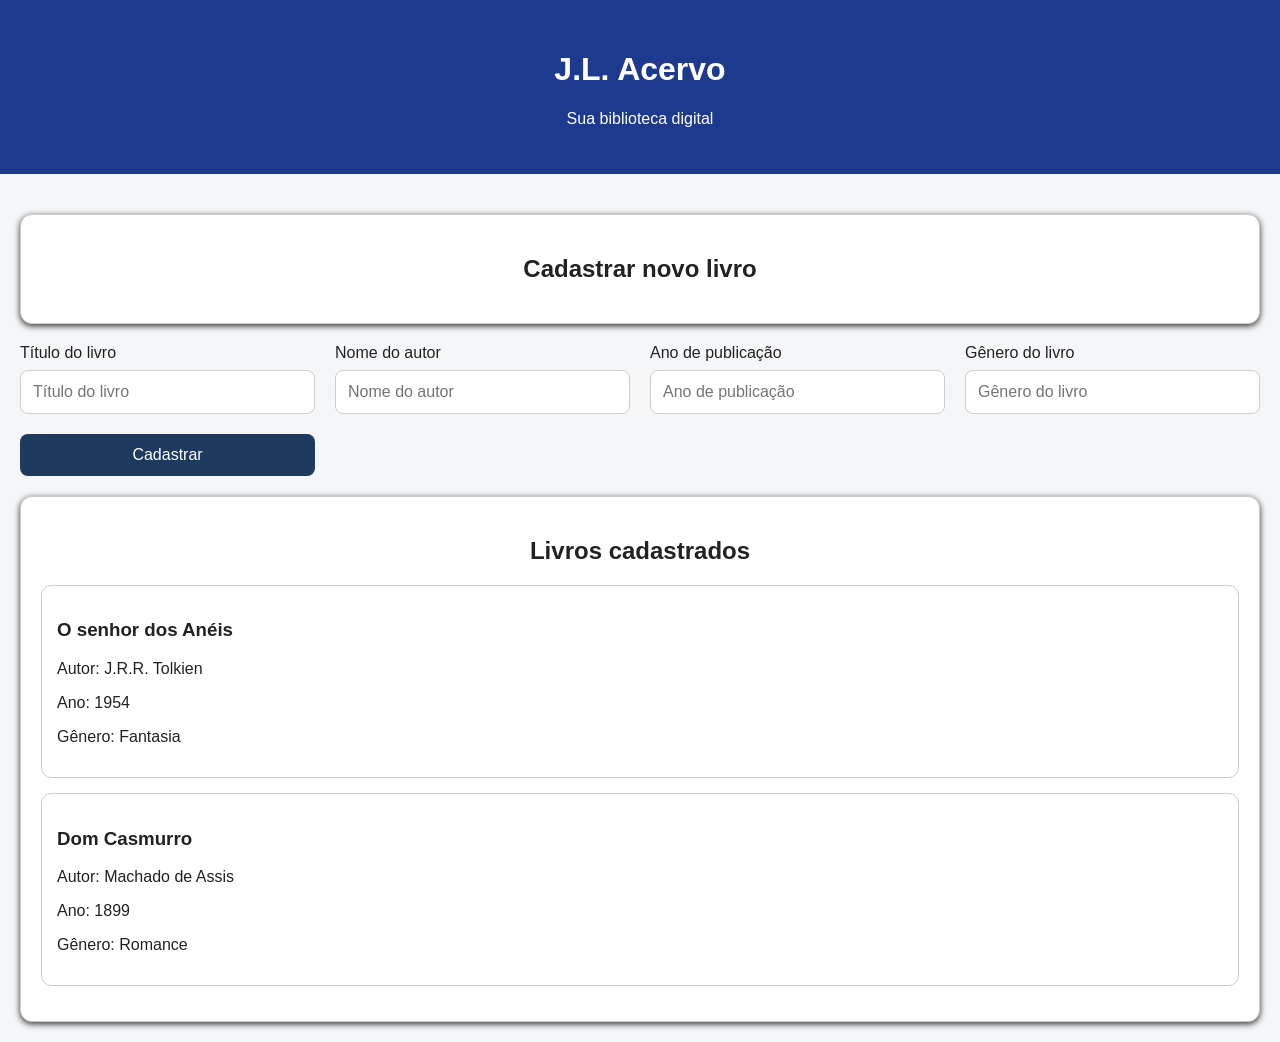
==== frontend/index.html @ 6bbca3bf "Implementa interface inicial do acervo" ====
<!DOCTYPE html>
<html lang="pt-BR">

    <head>

        <meta charset="UTF-8">
        <meta name="viewport" content="width=device-width, initial-scale=1.0">

        <title>
         J.L. Acervo
        </title>

          <link rel="stylesheet" href="style.css">

    </head>

    <body>
        <header>

            <h1> 
                J.L. Acervo
            </h1>

            <p>
                Sua biblioteca digital
            </p>
        </header>

        <main>
            
            <section>
                <h2>
                    Cadastrar novo livro
                </h2>

            </section>

            <form>
                
                <div class="campo">
                <label for="titulo">Título do livro</label>
                <input type="text" name="titulo" placeholder="Título do livro" required>
                </div>

                <div class="campo">
                <label for="autor">Nome do autor</label>
                <input type="text" name="autor" placeholder="Nome do autor" required>
                </div>

                <div class="campo">
                <label for="ano">Ano de publicação</label>
                <input type="number" name="ano" placeholder="Ano de publicação" required>
                </div>

                <div class="campo">
                <label for="genero">Gênero do livro</label>
                <input type="text" name="genero" placeholder="Gênero do livro" required>
                </div>

                <button type="submit" >Cadastrar</button>

            </form>

            <section>

                <h2>
                    Livros cadastrados
                </h2>

                <div id="lista-livros">

                </div>

            </section>

        </main>

        <script src="script.js"></script>

    </body>

</html>
---- frontend/style.css ----
body {
    margin: 0;
    padding: 0;
    font-family: Arial, sans-serif;
    background-color: #f4f6f8;
    color: #222222;
}

h1, h2 {
    text-align: center;
}

header {
    background-color: #1e3a8f;
    color:#ffffff;
    text-align: center;
    padding: 30px;
    margin-bottom: 40px;

}

section{
    background-color: #ffffff;
    padding: 20px;
    margin: 20px;
    border-radius: 12px;
    border: 1px solid #cccccc;
    box-shadow: 0 2px 6px rgba(0, 0, 0, 0.8);
}

.card-livro {
    background-color: #ffffff;
    padding: 15px;
    margin-bottom: 15px;
    border-radius: 10px;
    border: 1px solid #cccccc;
}

form {
    padding: 0 20px;
    box-sizing: border-box;
    display: flex;
    flex-wrap: wrap;
    gap: 12px;
    align-items: center;
    justify-content: space-between;
}

input {
    padding: 12px;
    border: 1px solid #cccccc;
    border-radius: 8px;
    font-size: 16px;
    width: 250px;
}

button {
    background-color: #1e3a5f;
    color: #ffffff;
    padding: 12px 20px;
    border: none;
    border-radius: 8px;
    font-size: 16px;
    cursor: pointer;
    transition: background-color 0.3s ease;
}

button:hover {
    background-color: #2563eb;
}

@media (max-width: 600px) {
    form {
        flex-direction: column;
        align-items: stretch;
    }

    input {
        width: 100%;
    }

    button {
        width: 100%;
    }
}

form {
    display: grid;
    grid-template-columns: repeat(auto-fit, minmax(240px, 1fr));
    gap: 20px;
    align-items: end;
}

.campo {
    display: flex;
    flex-direction: column;
    gap: 8px;
}

input {
    width: 100%;
    box-sizing: border-box;
}
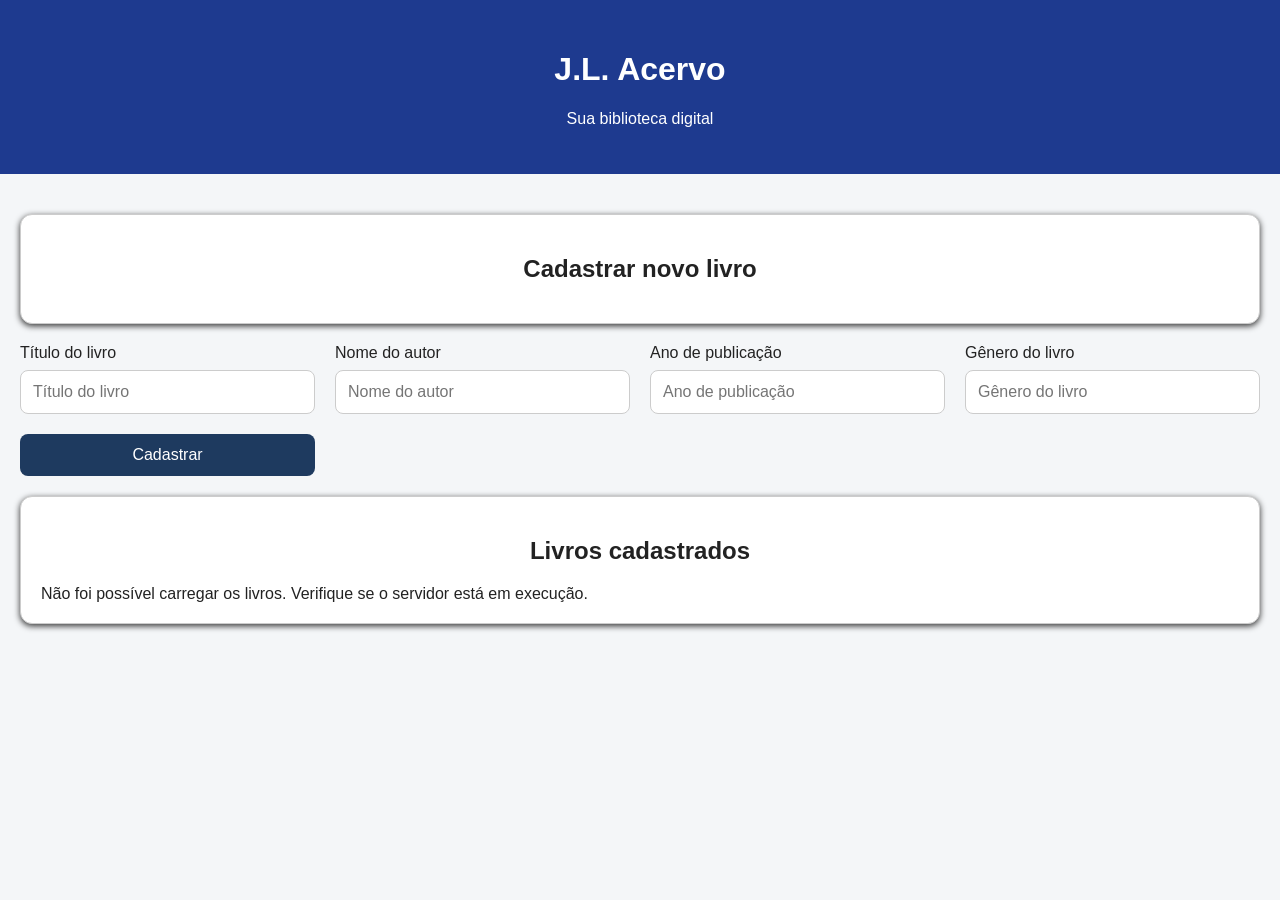
==== commit e7dc0394: "Configura conexao com MySQL e adiciona script do banco" ====
--- a/frontend/index.html
+++ b/frontend/index.html
@@ -35,7 +35,7 @@
 
             </section>
 
-            <form>
+            <form id="formulario-livro">
                 
                 <div class="campo">
                 <label for="titulo">Título do livro</label>
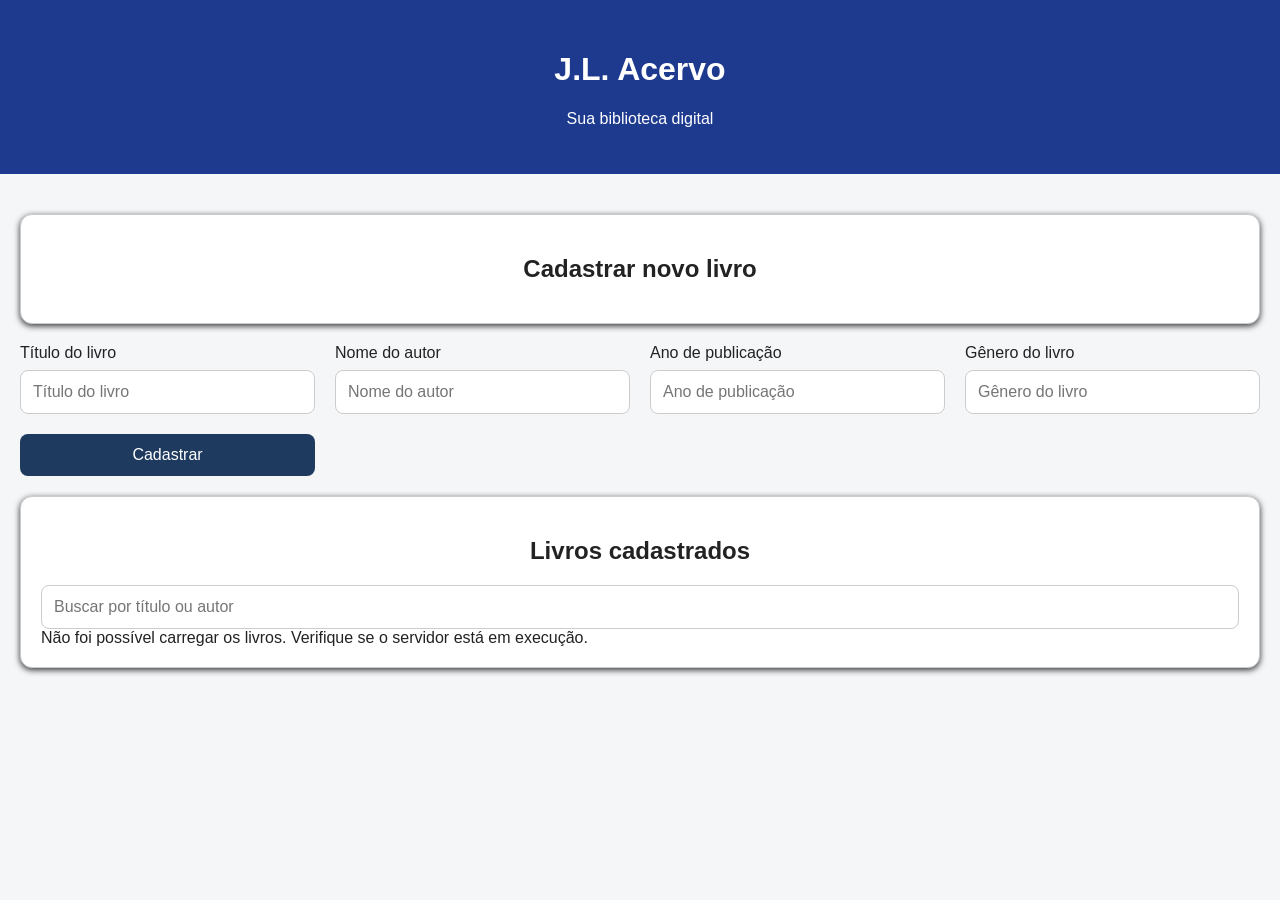
==== commit 1bb07f30: "Implementa busca de livros por titulo ou autor" ====
--- a/frontend/index.html
+++ b/frontend/index.html
@@ -67,6 +67,8 @@
                     Livros cadastrados
                 </h2>
 
+                    <input type="text" id="campo-busca" placeholder="Buscar por título ou autor">
+                    
                 <div id="lista-livros">
 
                 </div>
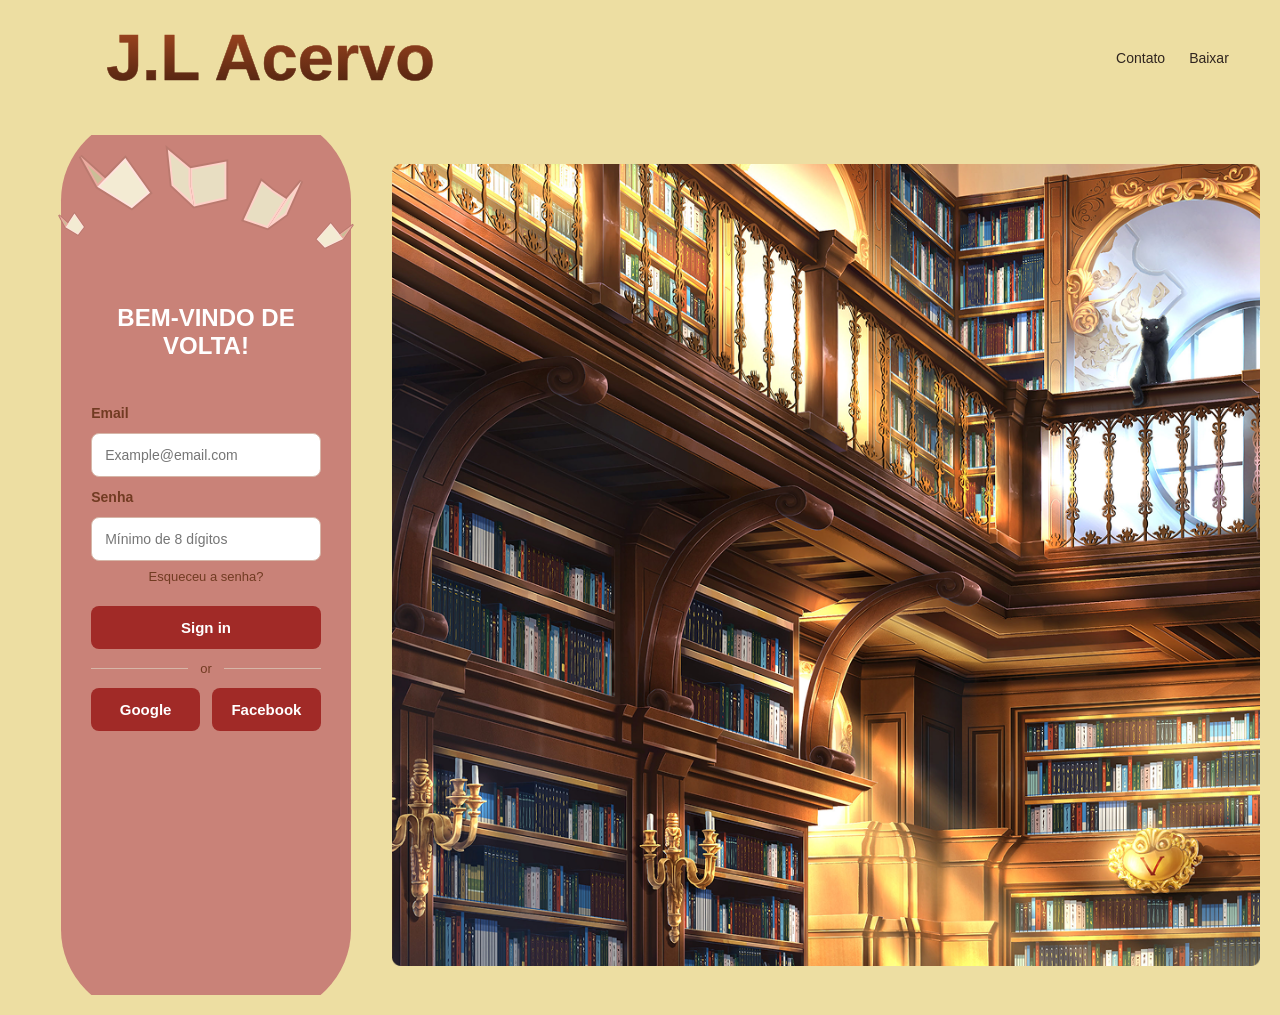
==== commit 445afc33: "feat: implementa tela de login e identidade visual" ====
--- a/frontend/index.html
+++ b/frontend/index.html
@@ -15,6 +15,77 @@
     </head>
 
     <body>
+
+        <header class="cabecalho-login">
+
+    <h1>J.L Acervo</h1>
+
+    <nav>
+        <a href="#">Contato</a>
+        <a href="#">Baixar</a>
+    </nav>
+
+</header>
+
+        <div id="tela-login">
+
+        <div class="painel-formulario">
+
+    <div class="formulario-login">
+
+        <div class="icones-livros">
+        <img
+            src="assets/Group 1.svg"
+            alt="Ilustração de livros"
+            class="icone-livros"
+        >
+    </div> 
+        <h2>BEM-VINDO DE VOLTA!</h2>
+
+        <form id="formulario-login">
+            <label for="email">Email</label>
+            <input
+                type="email"
+                id="email"
+                placeholder="Example@email.com"
+                required
+            >
+
+            <label for="senha">Senha</label>
+           <input
+                type="password"
+                id="senha"
+                placeholder="Mínimo de 8 dígitos"
+                minlength="8"
+                required
+            >
+
+            <a href="#" class="link-recuperacao">Esqueceu a senha?</a>
+
+            <button type="submit">Sign in</button>
+
+            <div class="separador-login">
+    <span>or</span>
+</div> 
+            <div class="botoes-sociais">
+    <button type="button" class="botao-social">Google</button>
+    <button type="button" class="botao-social">Facebook</button>
+</div>
+        </form>
+    </div>
+ </div>
+
+    <div class="painel-imagem">
+       <img
+    src="assets/biblioteca.png"
+    alt="Interior de uma biblioteca"
+    class="imagem-biblioteca"
+>
+</div>
+</div> 
+
+    <div id="tela-biblioteca">
+    
         <header>
 
             <h1> 
@@ -77,6 +148,8 @@
 
         </main>
 
+            </div>
+
         <script src="script.js"></script>
 
     </body>
--- a/frontend/style.css
+++ b/frontend/style.css
@@ -1,3 +1,9 @@
+@font-face {
+    font-family: "Sekuya";
+    src: url("fonts/SEKUYA-REGULAR.ttf") format("truetype");
+    font-weight: normal;
+    font-style: normal;
+}
 body {
     margin: 0;
     padding: 0;
@@ -69,18 +75,20 @@
     background-color: #2563eb;
 }
 
-@media (max-width: 600px) {
-    form {
+@media (max-width: 700px) {
+    #tela-login {
         flex-direction: column;
-        align-items: stretch;
-    }
-
-    input {
+        height: auto;
+        min-height: calc(100vh - 40px);
+    }
+
+    .painel-formulario,
+    .painel-imagem {
         width: 100%;
     }
 
-    button {
-        width: 100%;
+    .painel-imagem {
+        min-height: 250px;
     }
 }
 
@@ -100,4 +108,267 @@
 input {
     width: 100%;
     box-sizing: border-box;
+}
+#tela-biblioteca {
+    display: none;
+}
+.formulario-login {
+    width: 75%;
+    background-color: #c98278;
+    border-radius: 20px;
+    padding: 30px;
+    box-sizing: border-box;
+    display: flex;
+    flex-direction: column;
+    gap: 20px;
+    align-items: stretch;
+    width: 80%;
+    max-width: 400px;
+    min-height: 900px;
+    border-radius: 85.33px;
+
+
+}
+#tela-login {
+    display: flex;
+    width: calc(100% - 40px);
+    height: calc(100vh - 40px);
+    margin: 20px;
+    box-sizing: border-box;
+    background-color: transparent;
+    border-radius: 12px;
+    overflow: hidden;
+}
+.painel-formulario,
+.painel-imagem {
+    width: 50%;
+    padding: 30px;
+    box-sizing: border-box;
+}
+
+.painel-formulario {
+    display: flex;
+    flex-direction: column;
+    justify-content: center;
+    align-items: center;
+    background-color: transparent;
+}
+.painel-imagem {
+    background-color: #e8dfd0;
+    display: flex;
+    flex-direction: column;
+    justify-content: center;
+    align-items: center;
+    text-align: center;
+}
+@media (max-width: 700px) {
+    #tela-login {
+        flex-direction: column;
+    }
+
+    .painel-formulario,
+    .painel-imagem {
+        width: 100%;
+    }
+
+    .painel-imagem {
+        min-height: 250px;
+    }
+}
+.link-recuperacao {
+    align-self: center;
+    color: #000000;
+    font-size: 20px;
+    text-decoration: none;
+    display: block;
+    margin-top: 30px;
+    margin-bottom: 10px;
+
+}
+
+.link-recuperacao:hover {
+    text-decoration: underline;
+}
+.imagem-biblioteca {
+    width: 100%;
+    height: 100%;
+    object-fit: contain;
+    object-position: center;
+}
+.painel-imagem {
+    position: relative;
+    overflow: hidden;
+    min-height: 600px;
+    background-color: transparent;
+}
+.painel-imagem {
+    min-height: 600px;
+}
+.cabecalho-login {
+    display: flex;
+    align-items: center;
+    justify-content: space-between;
+
+    padding: 20px 4%;
+    margin: 0;
+
+    background-color: transparent;
+    color: #713b22;
+
+    box-shadow: none;
+    border: none;
+}
+
+.cabecalho-login h1 {
+    margin: 0;
+    font-size: 65px;
+    text-align: left;
+    padding-left: 55px;
+    box-sizing: border-box;
+    font-family: Arial, sans-serif;
+    font-weight: 900;
+    -webkit-text-stroke: 0.5px;
+    background: linear-gradient(to top, #451E0E, #AB4B22);
+    background-clip: text;
+    -webkit-background-clip: text;
+    color: transparent;
+}
+
+.cabecalho-login nav {
+    display: flex;
+    gap: 24px;
+}
+
+.cabecalho-login a {
+    color: #30251f;
+    text-decoration: none;
+    font-size: 14px;
+}
+
+.cabecalho-login a:hover {
+    color: #a12a27;
+}
+body {
+    margin: 0;
+    background-color: #EDDEA2;
+}
+.painel-formulario {
+    width: 30%;
+    padding: 15px 5px;
+    box-sizing: border-box;
+}
+
+.painel-imagem {
+    width: 70%;
+    padding: 0;
+    box-sizing: border-box;
+}
+#formulario-login {
+    display: flex;
+    flex-direction: column;
+    align-items: stretch;
+    gap: 12px;
+    width: 100%;
+    padding: 0;
+}
+#formulario-login input {
+    width: 100%;
+}        
+.formulario-login h2 {
+    color: #ffffff;
+    font-size: 24px;
+    margin-bottom: 25px;
+    text-align: center;
+    font-family: "Sekuya", sans-serif;
+}
+#formulario-login label {
+    font-family: Arial, sans-serif;
+    font-size: 14px;
+    font-weight: bold;
+    color: #713b22;
+}
+#formulario-login input {
+    background-color: #ffffff;
+    border: 1px solid #d6b6a8;
+    border-radius: 8px;
+    padding: 13px;
+    font-family: Arial, sans-serif;
+    font-size: 14px;
+}
+
+#formulario-login button {
+    background-color: #a12a27;
+    color: #ffffff;
+    border: none;
+    border-radius: 8px;
+    padding: 13px;
+    width: 100%;
+    font-family: Arial, sans-serif;
+    font-size: 15px;
+    font-weight: bold;
+    cursor: pointer;
+    transition: background-color 0.3s ease;
+}
+
+#formulario-login button:hover {
+    background-color: #7d211f;
+}
+.link-recuperacao {
+    align-self: center;
+    color: #713b22;
+    font-family: Arial, sans-serif;
+    font-size: 13px;
+    text-decoration: none;
+    margin-top: -4px;
+}
+
+.link-recuperacao:hover {
+    text-decoration: underline;
+}
+.separador-login {
+    display: flex;
+    align-items: center;
+    gap: 12px;
+    color: #713b22;
+    font-family: Arial, sans-serif;
+    font-size: 13px;
+}
+
+.separador-login::before,
+.separador-login::after {
+    content: "";
+    flex: 1;
+    height: 1px;
+    background-color: #d6b6a8;
+}
+.botoes-sociais {
+    display: flex;
+    gap: 12px;
+    width: 100%;
+}
+
+.botao-social {
+    flex: 1;
+    background-color: #ffffff;
+    color: #713b22;
+    border: 1px solid #d6b6a8;
+    border-radius: 8px;
+    padding: 12px;
+    font-family: Arial, sans-serif;
+    font-size: 14px;
+    cursor: pointer;
+}
+
+.botao-social:hover {
+    background-color: #f5e8e3;
+}
+.icones-livros {
+    display: flex;
+    justify-content: center;
+    margin-bottom: 15px;
+}
+
+.icone-livros {
+    width: 300px;
+    height: auto;
 }
